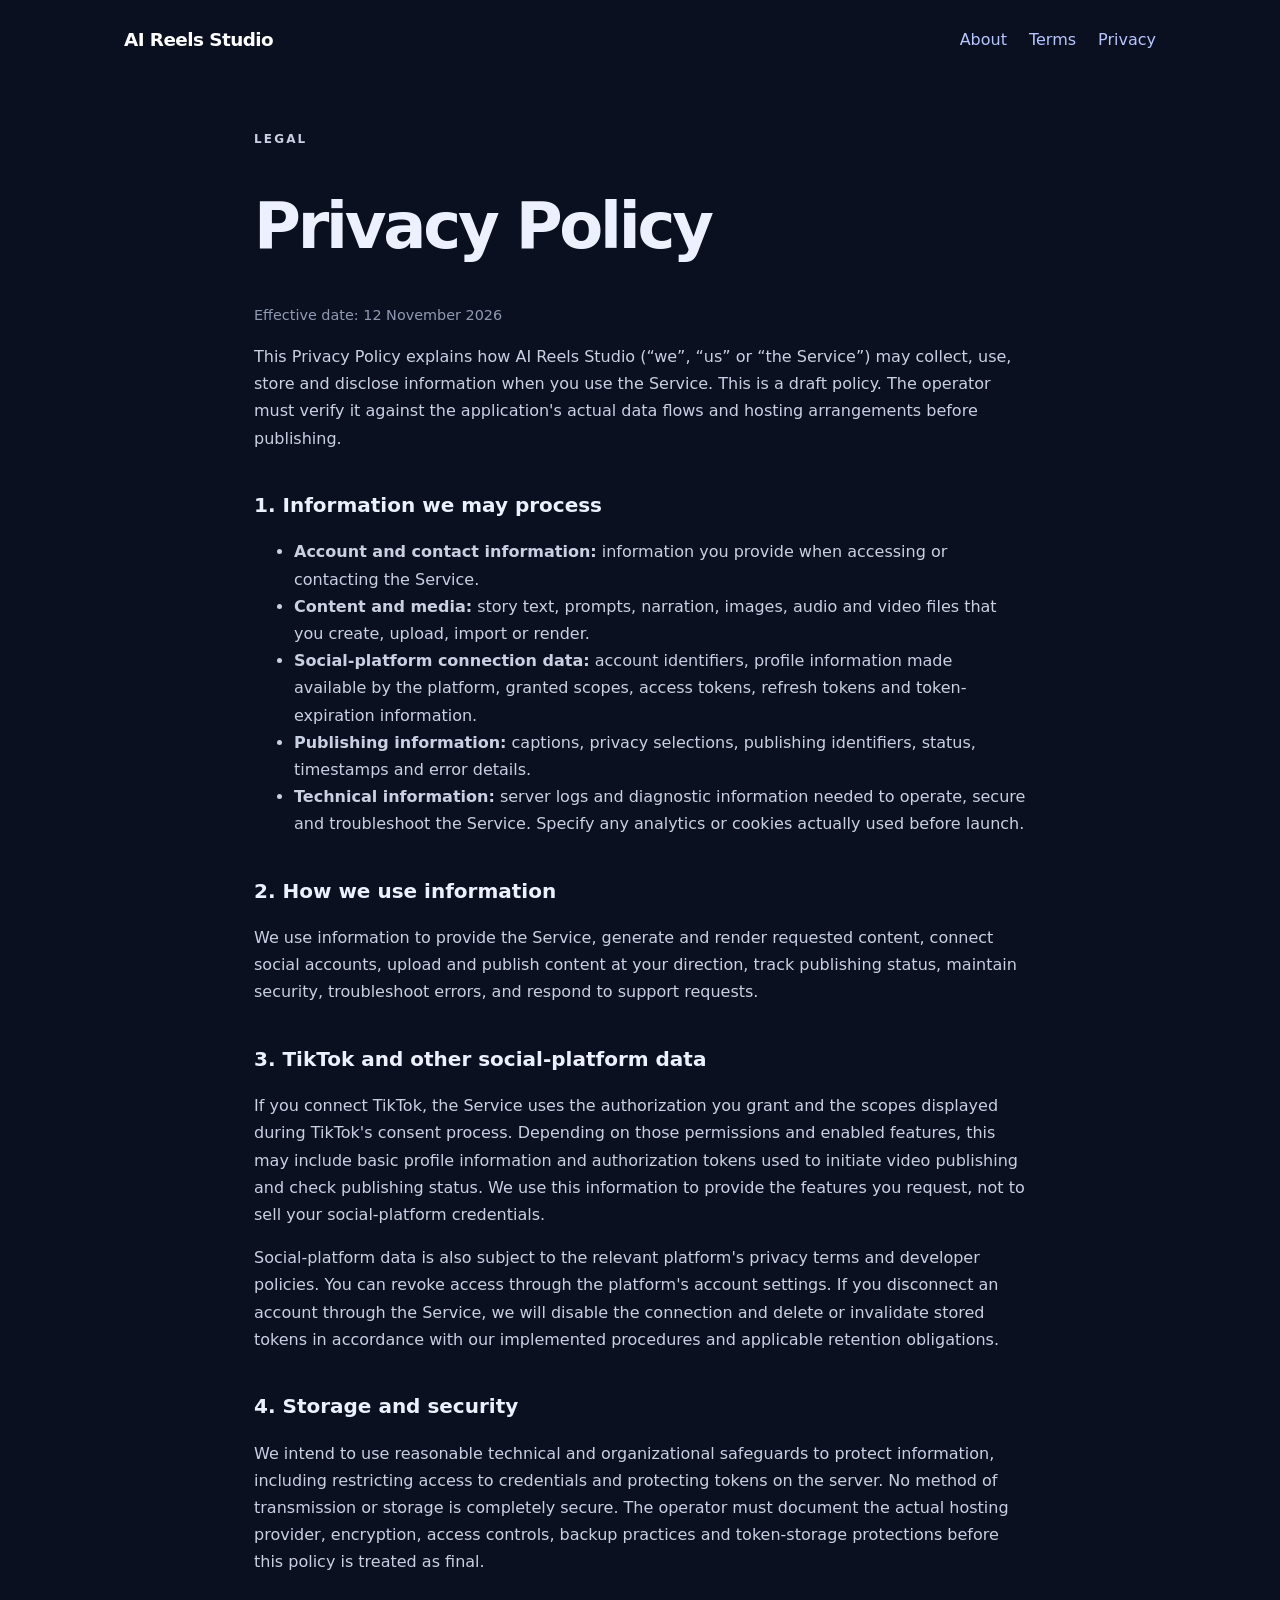
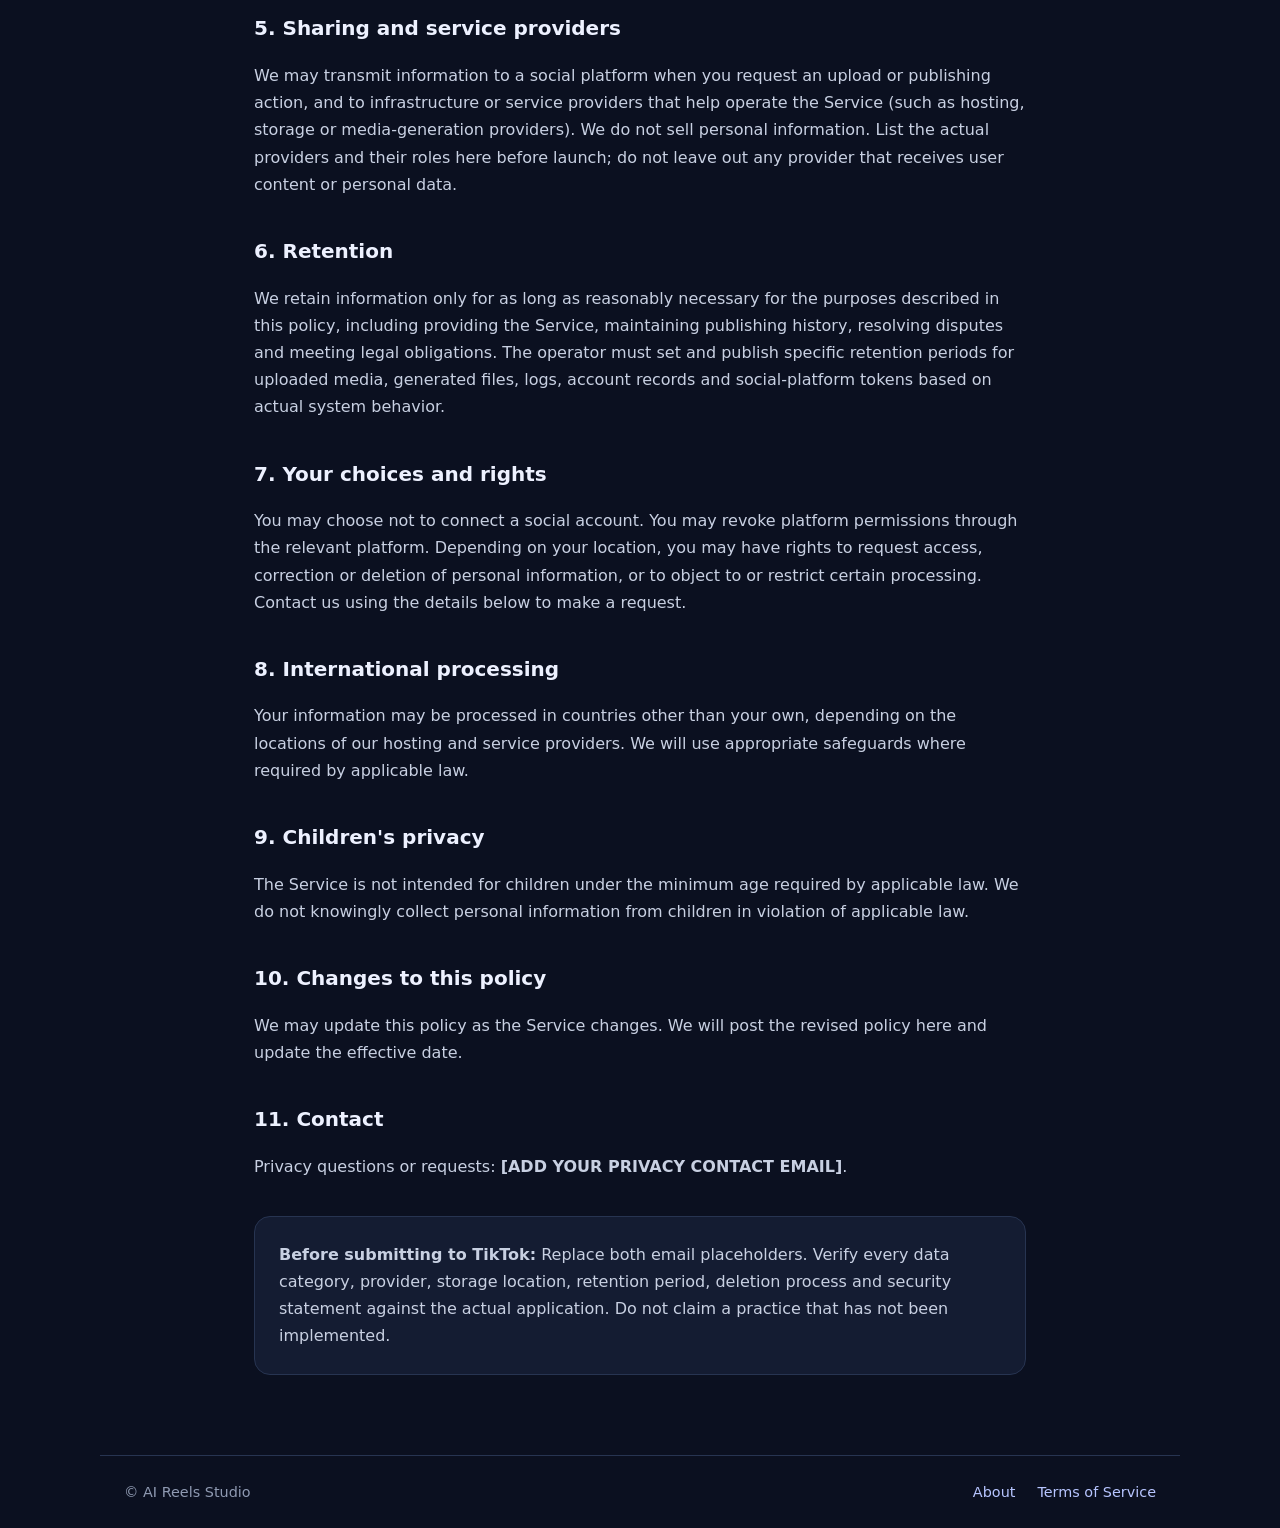
==== privacy.html @ c8233b47 "first commit" ====
<!doctype html>
<html lang="en"><head><meta charset="utf-8"><meta name="viewport" content="width=device-width,initial-scale=1"><title>Privacy Policy — AI Reels Studio</title><link rel="stylesheet" href="assets/style.css"></head>
<body><header class="site-header"><a class="brand" href="index.html">AI Reels Studio</a><nav><a href="about.html">About</a><a href="terms.html">Terms</a><a href="privacy.html">Privacy</a></nav></header>
<main class="document"><p class="eyebrow">LEGAL</p><h1>Privacy Policy</h1><p class="muted">Effective date: 12 November 2026</p>
<p>This Privacy Policy explains how AI Reels Studio (“we”, “us” or “the Service”) may collect, use, store and disclose information when you use the Service. This is a draft policy. The operator must verify it against the application's actual data flows and hosting arrangements before publishing.</p>
<h2>1. Information we may process</h2><ul><li><strong>Account and contact information:</strong> information you provide when accessing or contacting the Service.</li><li><strong>Content and media:</strong> story text, prompts, narration, images, audio and video files that you create, upload, import or render.</li><li><strong>Social-platform connection data:</strong> account identifiers, profile information made available by the platform, granted scopes, access tokens, refresh tokens and token-expiration information.</li><li><strong>Publishing information:</strong> captions, privacy selections, publishing identifiers, status, timestamps and error details.</li><li><strong>Technical information:</strong> server logs and diagnostic information needed to operate, secure and troubleshoot the Service. Specify any analytics or cookies actually used before launch.</li></ul>
<h2>2. How we use information</h2><p>We use information to provide the Service, generate and render requested content, connect social accounts, upload and publish content at your direction, track publishing status, maintain security, troubleshoot errors, and respond to support requests.</p>
<h2>3. TikTok and other social-platform data</h2><p>If you connect TikTok, the Service uses the authorization you grant and the scopes displayed during TikTok's consent process. Depending on those permissions and enabled features, this may include basic profile information and authorization tokens used to initiate video publishing and check publishing status. We use this information to provide the features you request, not to sell your social-platform credentials.</p><p>Social-platform data is also subject to the relevant platform's privacy terms and developer policies. You can revoke access through the platform's account settings. If you disconnect an account through the Service, we will disable the connection and delete or invalidate stored tokens in accordance with our implemented procedures and applicable retention obligations.</p>
<h2>4. Storage and security</h2><p>We intend to use reasonable technical and organizational safeguards to protect information, including restricting access to credentials and protecting tokens on the server. No method of transmission or storage is completely secure. The operator must document the actual hosting provider, encryption, access controls, backup practices and token-storage protections before this policy is treated as final.</p>
<h2>5. Sharing and service providers</h2><p>We may transmit information to a social platform when you request an upload or publishing action, and to infrastructure or service providers that help operate the Service (such as hosting, storage or media-generation providers). We do not sell personal information. List the actual providers and their roles here before launch; do not leave out any provider that receives user content or personal data.</p>
<h2>6. Retention</h2><p>We retain information only for as long as reasonably necessary for the purposes described in this policy, including providing the Service, maintaining publishing history, resolving disputes and meeting legal obligations. The operator must set and publish specific retention periods for uploaded media, generated files, logs, account records and social-platform tokens based on actual system behavior.</p>
<h2>7. Your choices and rights</h2><p>You may choose not to connect a social account. You may revoke platform permissions through the relevant platform. Depending on your location, you may have rights to request access, correction or deletion of personal information, or to object to or restrict certain processing. Contact us using the details below to make a request.</p>
<h2>8. International processing</h2><p>Your information may be processed in countries other than your own, depending on the locations of our hosting and service providers. We will use appropriate safeguards where required by applicable law.</p>
<h2>9. Children's privacy</h2><p>The Service is not intended for children under the minimum age required by applicable law. We do not knowingly collect personal information from children in violation of applicable law.</p>
<h2>10. Changes to this policy</h2><p>We may update this policy as the Service changes. We will post the revised policy here and update the effective date.</p>
<h2>11. Contact</h2><p>Privacy questions or requests: <strong>[ADD YOUR PRIVACY CONTACT EMAIL]</strong>.</p>
<p class="callout"><strong>Before submitting to TikTok:</strong> Replace both email placeholders. Verify every data category, provider, storage location, retention period, deletion process and security statement against the actual application. Do not claim a practice that has not been implemented.</p></main>
<footer><span>© AI Reels Studio</span><div><a href="about.html">About</a><a href="terms.html">Terms of Service</a></div></footer></body></html>
---- assets/style.css ----
*{box-sizing:border-box}html{color-scheme:dark}body{margin:0;background:#0b1020;color:#edf1ff;font:16px/1.7 Inter,ui-sans-serif,system-ui,-apple-system,BlinkMacSystemFont,"Segoe UI",sans-serif}.site-header,footer{max-width:1080px;margin:auto;padding:24px;display:flex;align-items:center;justify-content:space-between;gap:24px}.brand{font-weight:800;color:#fff;text-decoration:none;letter-spacing:-.03em;font-size:1.15rem}nav,footer div{display:flex;gap:22px;flex-wrap:wrap}a{color:#b7c5ff;text-decoration:none}a:hover{text-decoration:underline}.hero{max-width:1080px;margin:70px auto 54px;padding:60px 24px}.eyebrow{color:#9caeff;font-size:.75rem;font-weight:800;letter-spacing:.18em;text-transform:uppercase}.hero h1{font-size:clamp(3rem,8vw,6rem);line-height:.98;letter-spacing:-.065em;margin:18px 0}.lead{font-size:1.2rem;color:#bdc6dc;max-width:720px}.actions{display:flex;align-items:center;gap:24px;flex-wrap:wrap;margin-top:30px}.button{background:#a9b8ff;color:#10152a;padding:12px 20px;border-radius:10px;font-weight:750}.features{max-width:1032px;margin:0 auto 54px;padding:0 24px;display:grid;grid-template-columns:repeat(3,1fr);gap:16px}.features article,.notice,.callout{background:#141c32;border:1px solid #273451;border-radius:16px;padding:24px}.features span{color:#9caeff;font-weight:800}.features h2{margin:8px 0}.features p,.notice p{color:#bdc6dc}.notice{max-width:984px;margin:0 auto 70px}.document{max-width:820px;margin:50px auto 80px;padding:0 24px}.document h1{font-size:clamp(2.6rem,6vw,4rem);line-height:1.05;letter-spacing:-.05em}.document h2{margin-top:36px;font-size:1.25rem}.document p,.document li{color:#c8d0e2}.muted{color:#8f9ab2!important;font-size:.9rem}.callout{margin-top:36px;color:#dce3f8}footer{border-top:1px solid #273451;color:#8f9ab2;font-size:.9rem}@media(max-width:700px){.site-header,footer{align-items:flex-start;flex-direction:column}.features{grid-template-columns:1fr}.hero{margin-top:25px;padding-top:40px}.document{margin-top:28px}}
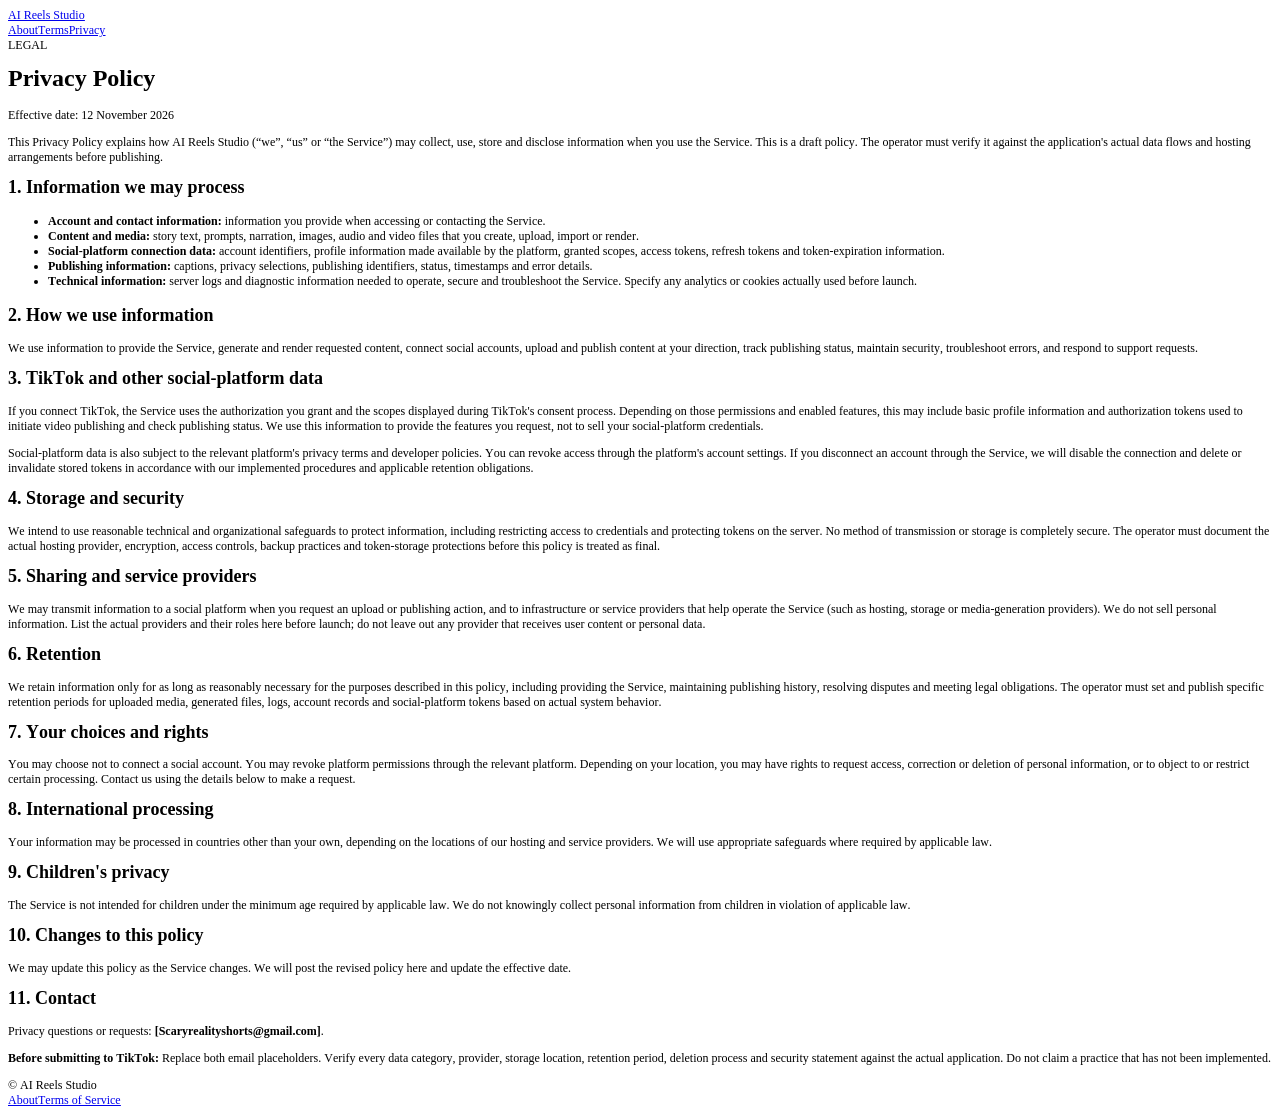
==== commit 7a9e6a04: "email added" ====
--- a/privacy.html
+++ b/privacy.html
@@ -1,18 +1,60 @@
-<!doctype html>
-<html lang="en"><head><meta charset="utf-8"><meta name="viewport" content="width=device-width,initial-scale=1"><title>Privacy Policy — AI Reels Studio</title><link rel="stylesheet" href="assets/style.css"></head>
-<body><header class="site-header"><a class="brand" href="index.html">AI Reels Studio</a><nav><a href="about.html">About</a><a href="terms.html">Terms</a><a href="privacy.html">Privacy</a></nav></header>
-<main class="document"><p class="eyebrow">LEGAL</p><h1>Privacy Policy</h1><p class="muted">Effective date: 12 November 2026</p>
-<p>This Privacy Policy explains how AI Reels Studio (“we”, “us” or “the Service”) may collect, use, store and disclose information when you use the Service. This is a draft policy. The operator must verify it against the application's actual data flows and hosting arrangements before publishing.</p>
-<h2>1. Information we may process</h2><ul><li><strong>Account and contact information:</strong> information you provide when accessing or contacting the Service.</li><li><strong>Content and media:</strong> story text, prompts, narration, images, audio and video files that you create, upload, import or render.</li><li><strong>Social-platform connection data:</strong> account identifiers, profile information made available by the platform, granted scopes, access tokens, refresh tokens and token-expiration information.</li><li><strong>Publishing information:</strong> captions, privacy selections, publishing identifiers, status, timestamps and error details.</li><li><strong>Technical information:</strong> server logs and diagnostic information needed to operate, secure and troubleshoot the Service. Specify any analytics or cookies actually used before launch.</li></ul>
-<h2>2. How we use information</h2><p>We use information to provide the Service, generate and render requested content, connect social accounts, upload and publish content at your direction, track publishing status, maintain security, troubleshoot errors, and respond to support requests.</p>
-<h2>3. TikTok and other social-platform data</h2><p>If you connect TikTok, the Service uses the authorization you grant and the scopes displayed during TikTok's consent process. Depending on those permissions and enabled features, this may include basic profile information and authorization tokens used to initiate video publishing and check publishing status. We use this information to provide the features you request, not to sell your social-platform credentials.</p><p>Social-platform data is also subject to the relevant platform's privacy terms and developer policies. You can revoke access through the platform's account settings. If you disconnect an account through the Service, we will disable the connection and delete or invalidate stored tokens in accordance with our implemented procedures and applicable retention obligations.</p>
-<h2>4. Storage and security</h2><p>We intend to use reasonable technical and organizational safeguards to protect information, including restricting access to credentials and protecting tokens on the server. No method of transmission or storage is completely secure. The operator must document the actual hosting provider, encryption, access controls, backup practices and token-storage protections before this policy is treated as final.</p>
-<h2>5. Sharing and service providers</h2><p>We may transmit information to a social platform when you request an upload or publishing action, and to infrastructure or service providers that help operate the Service (such as hosting, storage or media-generation providers). We do not sell personal information. List the actual providers and their roles here before launch; do not leave out any provider that receives user content or personal data.</p>
-<h2>6. Retention</h2><p>We retain information only for as long as reasonably necessary for the purposes described in this policy, including providing the Service, maintaining publishing history, resolving disputes and meeting legal obligations. The operator must set and publish specific retention periods for uploaded media, generated files, logs, account records and social-platform tokens based on actual system behavior.</p>
-<h2>7. Your choices and rights</h2><p>You may choose not to connect a social account. You may revoke platform permissions through the relevant platform. Depending on your location, you may have rights to request access, correction or deletion of personal information, or to object to or restrict certain processing. Contact us using the details below to make a request.</p>
-<h2>8. International processing</h2><p>Your information may be processed in countries other than your own, depending on the locations of our hosting and service providers. We will use appropriate safeguards where required by applicable law.</p>
-<h2>9. Children's privacy</h2><p>The Service is not intended for children under the minimum age required by applicable law. We do not knowingly collect personal information from children in violation of applicable law.</p>
-<h2>10. Changes to this policy</h2><p>We may update this policy as the Service changes. We will post the revised policy here and update the effective date.</p>
-<h2>11. Contact</h2><p>Privacy questions or requests: <strong>[ADD YOUR PRIVACY CONTACT EMAIL]</strong>.</p>
-<p class="callout"><strong>Before submitting to TikTok:</strong> Replace both email placeholders. Verify every data category, provider, storage location, retention period, deletion process and security statement against the actual application. Do not claim a practice that has not been implemented.</p></main>
-<footer><span>© AI Reels Studio</span><div><a href="about.html">About</a><a href="terms.html">Terms of Service</a></div></footer></body></html>+<!DOCTYPE html PUBLIC "-//W3C//DTD HTML 4.01//EN" "http://www.w3.org/TR/html4/strict.dtd">
+<html>
+<head>
+  <meta http-equiv="Content-Type" content="text/html; charset=utf-8">
+  <meta http-equiv="Content-Style-Type" content="text/css">
+  <title></title>
+  <meta name="Generator" content="Cocoa HTML Writer">
+  <meta name="CocoaVersion" content="2299.77">
+  <style type="text/css">
+    p.p1 {margin: 0.0px 0.0px 0.0px 0.0px; font: 12.0px Times; color: #0000e9; -webkit-text-stroke: #0000e9}
+    p.p2 {margin: 0.0px 0.0px 12.0px 0.0px; font: 12.0px Times; -webkit-text-stroke: #000000}
+    p.p5 {margin: 0.0px 0.0px 0.0px 0.0px; font: 12.0px Times; -webkit-text-stroke: #000000}
+    li.li5 {margin: 0.0px 0.0px 0.0px 0.0px; font: 12.0px Times; -webkit-text-stroke: #000000}
+    span.s1 {text-decoration: underline ; font-kerning: none}
+    span.s2 {font-kerning: none}
+    span.s3 {-webkit-text-stroke: 0px #000000}
+    ul.ul1 {list-style-type: disc}
+  </style>
+</head>
+<body>
+<p class="p1"><span class="s1"><a href="file:///Users/tauseef/Documents/GitHub/ai-reels-studio-site/index.html">AI Reels Studio</a></span></p>
+<p class="p1"><span class="s1"><a href="file:///Users/tauseef/Documents/GitHub/ai-reels-studio-site/about.html">About</a><a href="file:///Users/tauseef/Documents/GitHub/ai-reels-studio-site/terms.html">Terms</a><a href="file:///Users/tauseef/Documents/GitHub/ai-reels-studio-site/privacy.html">Privacy</a></span></p>
+<p class="p2"><span class="s2">LEGAL</span></p>
+<h1 style="margin: 0.0px 0.0px 16.1px 0.0px; font: 24.0px Times; -webkit-text-stroke: #000000"><span class="s2"><b>Privacy Policy</b></span></h1>
+<p class="p2"><span class="s2">Effective date: 12 November 2026</span></p>
+<p class="p2"><span class="s2">This Privacy Policy explains how AI Reels Studio (“we”, “us” or “the Service”) may collect, use, store and disclose information when you use the Service. This is a draft policy. The operator must verify it against the application's actual data flows and hosting arrangements before publishing.</span></p>
+<h2 style="margin: 0.0px 0.0px 14.9px 0.0px; font: 18.0px Times; -webkit-text-stroke: #000000"><span class="s2"><b>1. Information we may process</b></span></h2>
+<ul class="ul1">
+  <li class="li5"><span class="s3"><b></b></span><span class="s2"><b>Account and contact information:</b> information you provide when accessing or contacting the Service.</span></li>
+  <li class="li5"><span class="s3"><b></b></span><span class="s2"><b>Content and media:</b> story text, prompts, narration, images, audio and video files that you create, upload, import or render.</span></li>
+  <li class="li5"><span class="s3"><b></b></span><span class="s2"><b>Social-platform connection data:</b> account identifiers, profile information made available by the platform, granted scopes, access tokens, refresh tokens and token-expiration information.</span></li>
+  <li class="li5"><span class="s3"><b></b></span><span class="s2"><b>Publishing information:</b> captions, privacy selections, publishing identifiers, status, timestamps and error details.</span></li>
+  <li class="li5"><span class="s3"><b></b></span><span class="s2"><b>Technical information:</b> server logs and diagnostic information needed to operate, secure and troubleshoot the Service. Specify any analytics or cookies actually used before launch.</span></li>
+</ul>
+<h2 style="margin: 0.0px 0.0px 14.9px 0.0px; font: 18.0px Times; -webkit-text-stroke: #000000"><span class="s2"><b>2. How we use information</b></span></h2>
+<p class="p2"><span class="s2">We use information to provide the Service, generate and render requested content, connect social accounts, upload and publish content at your direction, track publishing status, maintain security, troubleshoot errors, and respond to support requests.</span></p>
+<h2 style="margin: 0.0px 0.0px 14.9px 0.0px; font: 18.0px Times; -webkit-text-stroke: #000000"><span class="s2"><b>3. TikTok and other social-platform data</b></span></h2>
+<p class="p2"><span class="s2">If you connect TikTok, the Service uses the authorization you grant and the scopes displayed during TikTok's consent process. Depending on those permissions and enabled features, this may include basic profile information and authorization tokens used to initiate video publishing and check publishing status. We use this information to provide the features you request, not to sell your social-platform credentials.</span></p>
+<p class="p2"><span class="s2">Social-platform data is also subject to the relevant platform's privacy terms and developer policies. You can revoke access through the platform's account settings. If you disconnect an account through the Service, we will disable the connection and delete or invalidate stored tokens in accordance with our implemented procedures and applicable retention obligations.</span></p>
+<h2 style="margin: 0.0px 0.0px 14.9px 0.0px; font: 18.0px Times; -webkit-text-stroke: #000000"><span class="s2"><b>4. Storage and security</b></span></h2>
+<p class="p2"><span class="s2">We intend to use reasonable technical and organizational safeguards to protect information, including restricting access to credentials and protecting tokens on the server. No method of transmission or storage is completely secure. The operator must document the actual hosting provider, encryption, access controls, backup practices and token-storage protections before this policy is treated as final.</span></p>
+<h2 style="margin: 0.0px 0.0px 14.9px 0.0px; font: 18.0px Times; -webkit-text-stroke: #000000"><span class="s2"><b>5. Sharing and service providers</b></span></h2>
+<p class="p2"><span class="s2">We may transmit information to a social platform when you request an upload or publishing action, and to infrastructure or service providers that help operate the Service (such as hosting, storage or media-generation providers). We do not sell personal information. List the actual providers and their roles here before launch; do not leave out any provider that receives user content or personal data.</span></p>
+<h2 style="margin: 0.0px 0.0px 14.9px 0.0px; font: 18.0px Times; -webkit-text-stroke: #000000"><span class="s2"><b>6. Retention</b></span></h2>
+<p class="p2"><span class="s2">We retain information only for as long as reasonably necessary for the purposes described in this policy, including providing the Service, maintaining publishing history, resolving disputes and meeting legal obligations. The operator must set and publish specific retention periods for uploaded media, generated files, logs, account records and social-platform tokens based on actual system behavior.</span></p>
+<h2 style="margin: 0.0px 0.0px 14.9px 0.0px; font: 18.0px Times; -webkit-text-stroke: #000000"><span class="s2"><b>7. Your choices and rights</b></span></h2>
+<p class="p2"><span class="s2">You may choose not to connect a social account. You may revoke platform permissions through the relevant platform. Depending on your location, you may have rights to request access, correction or deletion of personal information, or to object to or restrict certain processing. Contact us using the details below to make a request.</span></p>
+<h2 style="margin: 0.0px 0.0px 14.9px 0.0px; font: 18.0px Times; -webkit-text-stroke: #000000"><span class="s2"><b>8. International processing</b></span></h2>
+<p class="p2"><span class="s2">Your information may be processed in countries other than your own, depending on the locations of our hosting and service providers. We will use appropriate safeguards where required by applicable law.</span></p>
+<h2 style="margin: 0.0px 0.0px 14.9px 0.0px; font: 18.0px Times; -webkit-text-stroke: #000000"><span class="s2"><b>9. Children's privacy</b></span></h2>
+<p class="p2"><span class="s2">The Service is not intended for children under the minimum age required by applicable law. We do not knowingly collect personal information from children in violation of applicable law.</span></p>
+<h2 style="margin: 0.0px 0.0px 14.9px 0.0px; font: 18.0px Times; -webkit-text-stroke: #000000"><span class="s2"><b>10. Changes to this policy</b></span></h2>
+<p class="p2"><span class="s2">We may update this policy as the Service changes. We will post the revised policy here and update the effective date.</span></p>
+<h2 style="margin: 0.0px 0.0px 14.9px 0.0px; font: 18.0px Times; -webkit-text-stroke: #000000"><span class="s2"><b>11. Contact</b></span></h2>
+<p class="p2"><span class="s2">Privacy questions or requests: <b>[Scaryrealityshorts@gmail.com]</b>.</span></p>
+<p class="p2"><span class="s2"><b>Before submitting to TikTok:</b> Replace both email placeholders. Verify every data category, provider, storage location, retention period, deletion process and security statement against the actual application. Do not claim a practice that has not been implemented.</span></p>
+<p class="p5"><span class="s2">© AI Reels Studio</span></p>
+<p class="p1"><span class="s1"><a href="file:///Users/tauseef/Documents/GitHub/ai-reels-studio-site/about.html">About</a><a href="file:///Users/tauseef/Documents/GitHub/ai-reels-studio-site/terms.html">Terms of Service</a></span></p>
+</body>
+</html>
